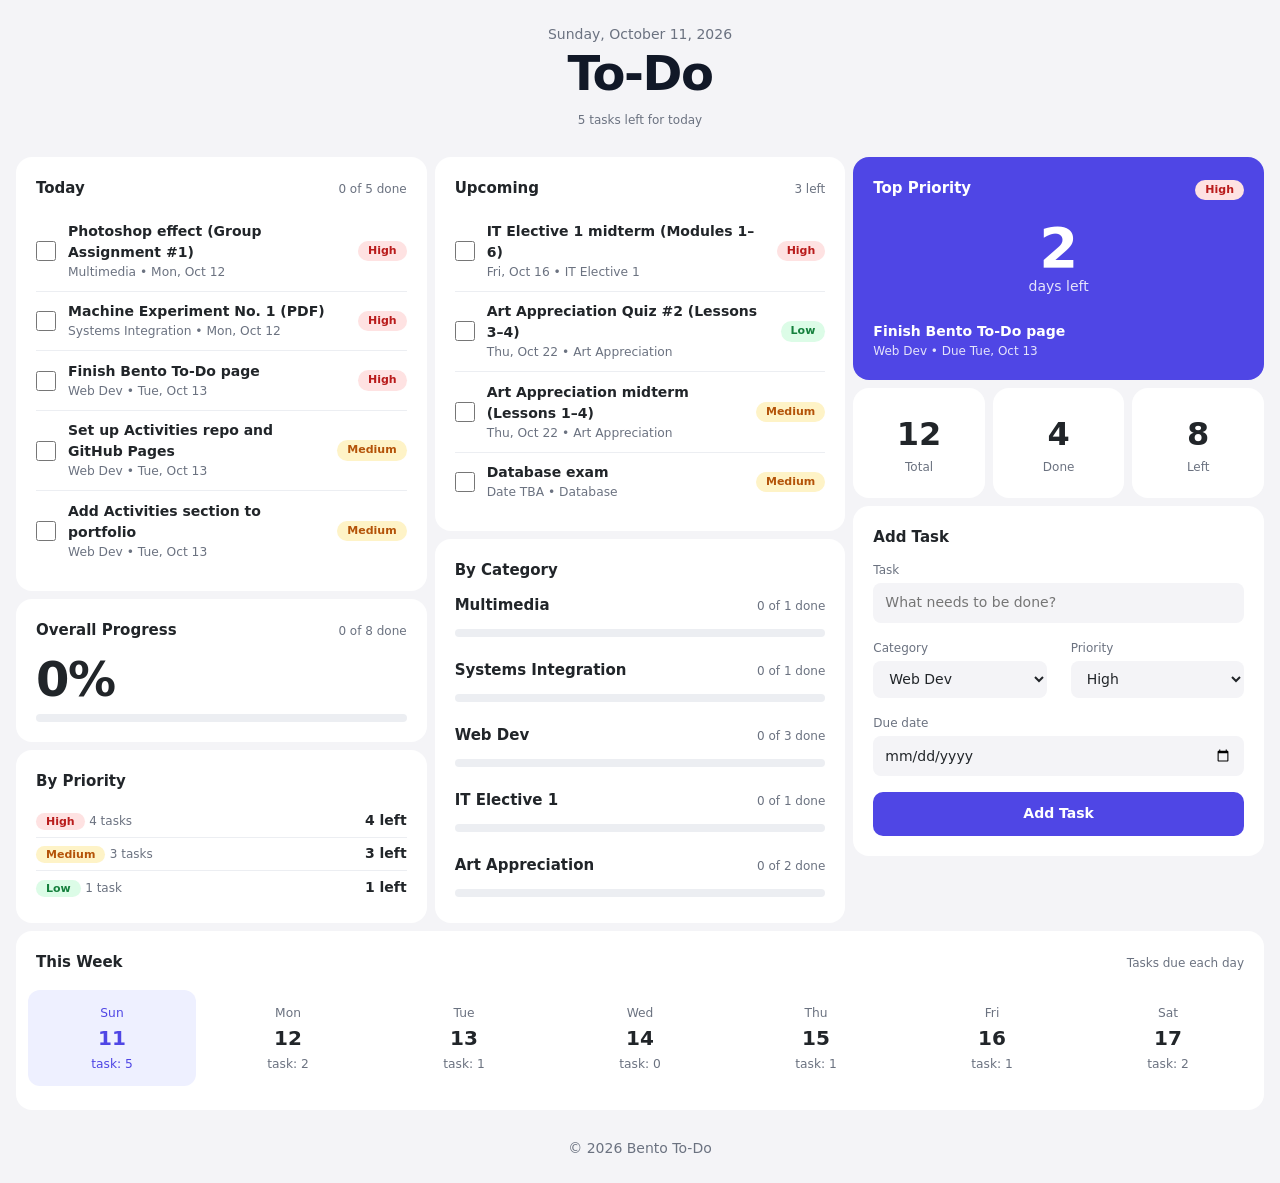
==== Bento-Layout/index.html @ 5ccc7a42 "update task categories" ====
<!DOCTYPE html>
<html lang="en">
<head>
    <meta charset="UTF-8">
    <meta name="viewport" content="width=device-width, initial-scale=1.0">
    <title>Document</title>
    <link href="https://cdn.jsdelivr.net/npm/bootstrap@5.0.2/dist/css/bootstrap.min.css" rel="stylesheet" 
        integrity="sha384-EVSTQN3/azprG1Anm3QDgpJLIm9Nao0Yz1ztcQTwFspd3yD65VohhpuuCOmLASjC" crossorigin="anonymous">
    <link href="style.css" rel="stylesheet">
</head>




<body>
 
  <!-- HEADER -->
  <div class="container-fluid">
    <div class="row">
      <div class="col p-4 px-5 text-center">
        <div class="page-date">Sunday, October 11, 2026</div>
        <h1 class="page-title display-5">To-Do</h1>
        <div class="muted">5 tasks left for today</div>
      </div>
    </div>
  </div>
 
  <div class="container-fluid px-4">
    <div class="row">
 
      <!-- COLUMN 1 -->
      <div class="col-12 col-md-6 col-lg-4">
        <div class="row">
          <div class="col-12 p-1">
            <div class="card">
              <div class="card-head"><strong>Today</strong><span class="muted">0 of 5 done</span></div>
            <div class="task">
            <input type="checkbox">
            <div class="task-text">Photoshop effect (Group Assignment #1)<small>Multimedia &bull; Mon, Oct 12</small></div>
            <span class="tag tag-high">High</span>
            </div>
            <div class="task">
            <input type="checkbox">
            <div class="task-text">Machine Experiment No. 1 (PDF)<small>Systems Integration &bull; Mon, Oct 12</small></div>
            <span class="tag tag-high">High</span>
            </div>
            <div class="task">
            <input type="checkbox">
            <div class="task-text">Finish Bento To-Do page<small>Web Dev &bull; Tue, Oct 13</small></div>
            <span class="tag tag-high">High</span>
            </div>
            <div class="task">
            <input type="checkbox">
            <div class="task-text">Set up Activities repo and GitHub Pages<small>Web Dev &bull; Tue, Oct 13</small></div>
            <span class="tag tag-medium">Medium</span>
            </div>
            <div class="task">
            <input type="checkbox">
            <div class="task-text">Add Activities section to portfolio<small>Web Dev &bull; Tue, Oct 13</small></div>
            <span class="tag tag-medium">Medium</span>
            </div>
              
            </div>
          </div>
        </div>
 
        <div class="row">
          <div class="col-12 p-1">
            <div class="card">
              <div class="card-head"><strong>Overall Progress</strong><span class="muted">0 of 8 done</span></div>
              <div class="big-number">0%</div>
              <progress value="0" max="8"></progress>
            </div>
          </div>
        </div>
 
        <div class="row">
          <div class="col-12 p-1">
            <div class="card">
              <div class="card-head"><strong>By Priority</strong></div>
              <div class="stat-line">
                <span><span class="tag tag-high">High</span> <span class="muted">4 tasks</span></span>
                <strong>4 left</strong>
              </div>
              <div class="stat-line">
                <span><span class="tag tag-medium">Medium</span> <span class="muted">3 tasks</span></span>
                <strong>3 left</strong>
              </div>
              <div class="stat-line">
                <span><span class="tag tag-low">Low</span> <span class="muted">1 task</span></span>
                <strong>1 left</strong>
              </div>
            </div>
          </div>
        </div>
      </div>
 
      <!-- COLUMN 2 -->
      <div class="col-12 col-md-6 col-lg-4">
        <div class="row">
          <div class="col-12 p-1">
            <div class="card">
                <div class="card-head"><strong>Upcoming</strong><span class="muted">3 left</span></div>
                <div class="task">
                <input type="checkbox">
                <div class="task-text">IT Elective 1 midterm (Modules 1&ndash;6)<small>Fri, Oct 16 &bull; IT Elective 1</small></div>
                <span class="tag tag-high">High</span>
                </div>
                <div class="task">
                <input type="checkbox">
                <div class="task-text">Art Appreciation Quiz #2 (Lessons 3&ndash;4)<small>Thu, Oct 22 &bull; Art Appreciation</small></div>
                <span class="tag tag-low">Low</span>
                </div>
                <div class="task">
                <input type="checkbox">
                <div class="task-text">Art Appreciation midterm (Lessons 1&ndash;4)<small>Thu, Oct 22 &bull; Art Appreciation</small></div>
                <span class="tag tag-medium">Medium</span>
                </div>
                <div class="task">
                <input type="checkbox">
                <div class="task-text">Database exam<small>Date TBA &bull; Database</small></div>
                <span class="tag tag-medium">Medium</span>
                </div>
                
              
            </div>
          </div>
        </div>
 
        <div class="row">
          <div class="col-12 p-1">
            <div class="card">
              <div class="card-head"><strong>By Category</strong></div>
                <div class="category">
                <div class="card-head"><strong>Multimedia</strong><span class="muted">0 of 1 done</span></div>
                <progress value="0" max="1"></progress>
                </div>
                <div class="category">
                <div class="card-head"><strong>Systems Integration</strong><span class="muted">0 of 1 done</span></div>
                <progress value="0" max="1"></progress>
                </div>
                <div class="category">
                <div class="card-head"><strong>Web Dev</strong><span class="muted">0 of 3 done</span></div>
                <progress value="0" max="3"></progress>
                </div>
                <div class="category">
                <div class="card-head"><strong>IT Elective 1</strong><span class="muted">0 of 1 done</span></div>
                <progress value="0" max="1"></progress>
                </div>
                <div class="category">
                <div class="card-head"><strong>Art Appreciation</strong><span class="muted">0 of 2 done</span></div>
                <progress value="0" max="2"></progress>
                </div>
            </div>
          </div>
        </div>
      </div>
 
      <!-- COLUMN 3 -->
      <div class="col-12 col-lg-4">
        <div class="row">
          <div class="col-12 p-1">
            <div class="card card-top">
              <div class="card-head"><strong>Top Priority</strong><span class="tag">High</span></div>
              
              <div class="top-number">2</div>
              <div class="top-label">days left</div>
              
              <div class="top-task">Finish Bento To-Do page</div>
              <div class="top-meta">Web Dev &bull; Due Tue, Oct 13</div>
            </div>
          </div>
        </div>
 
        <div class="row">
          <div class="col-4 p-1">
            <div class="card card-stat"><div class="num">12</div><div class="muted">Total</div></div>
          </div>
          <div class="col-4 p-1">
            <div class="card card-stat"><div class="num">4</div><div class="muted">Done</div></div>
          </div>
          <div class="col-4 p-1">
            <div class="card card-stat"><div class="num">8</div><div class="muted">Left</div></div>
          </div>
        </div>
 
        <div class="row">
          <div class="col-12 p-1">
            <div class="card">
              <div class="card-head"><strong>Add Task</strong></div>
              <div class="form-field">
                <label for="taskName">Task</label>
                <input type="text" id="taskName" placeholder="What needs to be done?">
              </div>
              <div class="row">
                <div class="col-6 form-field">
                  <label for="taskCategory">Category</label>
                  <select id="taskCategory">
                    <option>Multimedia</option>
                    <option>Systems Integration</option>
                    <option selected>Web Dev</option>
                    <option>IT Elective 1</option>
                    <option>Art Appreciation</option>
                  </select>
                </div>
                <div class="col-6 form-field">
                  <label for="taskPriority">Priority</label>
                  <select id="taskPriority">
                    <option selected>High</option>
                    <option>Medium</option>
                    <option>Low</option>
                  </select>
                </div>
              </div>
              <div class="form-field">
                <label for="taskDue">Due date</label>
                <input type="date" id="taskDue">
              </div>
              <button type="button" class="btn-add">Add Task</button>
            </div>
          </div>
        </div>
      </div>
    </div>
 
    <!-- THIS WEEK -->
    <div class="row">
      <div class="col-12 p-1">
        <div class="card">
          <div class="card-head"><strong>This Week</strong><span class="muted">Tasks due each day</span></div>
          <div class="row">
            <div class="col p-1"><div class="day day-today"><small>Sun</small><span class="num">11</span><small>task: 5</small></div></div>
            <div class="col p-1"><div class="day"><small>Mon</small><span class="num">12</span><small>task: 2</small></div></div>
            <div class="col p-1"><div class="day"><small>Tue</small><span class="num">13</span><small>task: 1</small></div></div>
            <div class="col p-1"><div class="day"><small>Wed</small><span class="num">14</span><small>task: 0</small></div></div>
            <div class="col p-1"><div class="day"><small>Thu</small><span class="num">15</span><small>task: 1</small></div></div>
            <div class="col p-1"><div class="day"><small>Fri</small><span class="num">16</span><small>task: 1</small></div></div>
            <div class="col p-1"><div class="day"><small>Sat</small><span class="num">17</span><small>task: 2</small></div></div>
          </div>
        </div>
      </div>
    </div>
  </div>
 
  <div class="footer-text">&copy; 2026 Bento To-Do</div>


    <script src="https://cdn.jsdelivr.net/npm/bootstrap@5.0.2/dist/js/bootstrap.bundle.min.js" 
    integrity="sha384-MrcW6ZMFYlzcLA8Nl+NtUVF0sA7MsXsP1UyJoMp4YLEuNSfAP+JcXn/tWtIaxVXM" crossorigin="anonymous"></script>
</body>
</html>
---- Bento-Layout/style.css ----
.card {
  background-color: white;
  border: 0;
  border-radius: 16px;
  padding: 1.25rem;
}
:root {
  --accent: #4f46e5;
  --bg: #f4f4f7;
  --muted: #6b7280;
  --line: #eceef2;
}

body {
  background-color: var(--bg);
  color: #111827;
  font-family: system-ui, -apple-system, "Segoe UI", Roboto, sans-serif;
  font-size: 14px;
}

.page-date { color: var(--muted); }
.page-title { font-weight: 800; letter-spacing: -0.03em; }


.card {
  background-color: white;
  border: 0;
  border-radius: 16px;
  padding: 1.25rem;
}
.card-head {
  display: flex;
  justify-content: space-between;
  align-items: baseline;
  margin-bottom: 0.75rem;
}
.card-head strong { font-size: 15px; }
.muted { color: var(--muted); font-size: 12px; }


.task {
  display: flex;
  align-items: center;
  gap: 0.75rem;
  padding: 0.6rem 0;
  border-bottom: 1px solid var(--line);
}
.task:last-child { border-bottom: 0; }
.task input[type="checkbox"] {
  accent-color: var(--accent);
  width: 20px;
  height: 20px;
  flex-shrink: 0;
}
.task-text { flex: 1; font-weight: 600; }
.task-text small { display: block; font-weight: 400; color: var(--muted); }
.task.done .task-text { text-decoration: line-through; color: #9ca3af; }

.tag {
  font-size: 11px;
  font-weight: 600;
  padding: 2px 10px;
  border-radius: 999px;
}
.tag-high { background-color: #fee2e2; color: #b91c1c; }
.tag-medium { background-color: #fef3c7; color: #b45309; }
.tag-low { background-color: #dcfce7; color: #15803d; }


progress {
  width: 100%;
  height: 8px;
  border: 0;
  border-radius: 999px;
  overflow: hidden;
  appearance: none;
  -webkit-appearance: none;
  background-color: var(--line);
}
progress::-webkit-progress-bar { background-color: var(--line); }
progress::-webkit-progress-value { background-color: var(--accent); border-radius: 999px; }
progress::-moz-progress-bar { background-color: var(--accent); border-radius: 999px; }
.big-number { font-size: 3rem; font-weight: 800; letter-spacing: -0.03em; line-height: 1.1; margin-bottom: 0.5rem; }

.stat-line {
  display: flex;
  justify-content: space-between;
  align-items: center;
  padding: 0.35rem 0;
  border-bottom: 1px solid var(--line);
}
.stat-line:last-child { border-bottom: 0; }
.category { margin-bottom: 1rem; }
.category:last-child { margin-bottom: 0; }
.category .card-head { margin-bottom: 0.35rem; }


.card-top { background-color: var(--accent); color: white; }
.card-top .tag { background-color: #fee2e2; color: #b91c1c; }

.top-task { font-weight: 700; }
.top-meta { font-size: 12px; opacity: 0.85; }
.top-number { font-size: 3.5rem; font-weight: 800; text-align: center; line-height: 1; margin-top: 0.5rem; }
.top-label { text-align: center; opacity: 0.85; margin-bottom: 1.5rem; }

.card-stat {
  display: flex;
  flex-direction: column;
  justify-content: center;
  text-align: center;
  min-height: 110px;
  padding: 1.25rem 0.5rem;
}
.card-stat .num { font-size: 2rem; font-weight: 800; }


.form-field { margin-bottom: 1rem; }
.form-field label { display: block; color: var(--muted); font-size: 12px; margin-bottom: 0.25rem; }
.form-field input,
.form-field select {
  width: 100%;
  background-color: var(--bg);
  border: 0;
  border-radius: 8px;
  padding: 0.6rem 0.75rem;
  font: inherit;
  color: inherit;
}
.btn-add {
  width: 100%;
  background-color: var(--accent);
  color: white;
  border: 0;
  border-radius: 10px;
  padding: 0.7rem;
  font-weight: 600;
}


.day { text-align: center; padding: 0.75rem 0.25rem; border-radius: 12px; }
.day .num { font-size: 1.25rem; font-weight: 700; display: block; }
.day small { color: var(--muted); }
.day-today { background-color: #eef0ff; }
.day-today small, .day-today .num { color: var(--accent); }

.footer-text { text-align: center; color: var(--muted); padding: 1.5rem 0; }
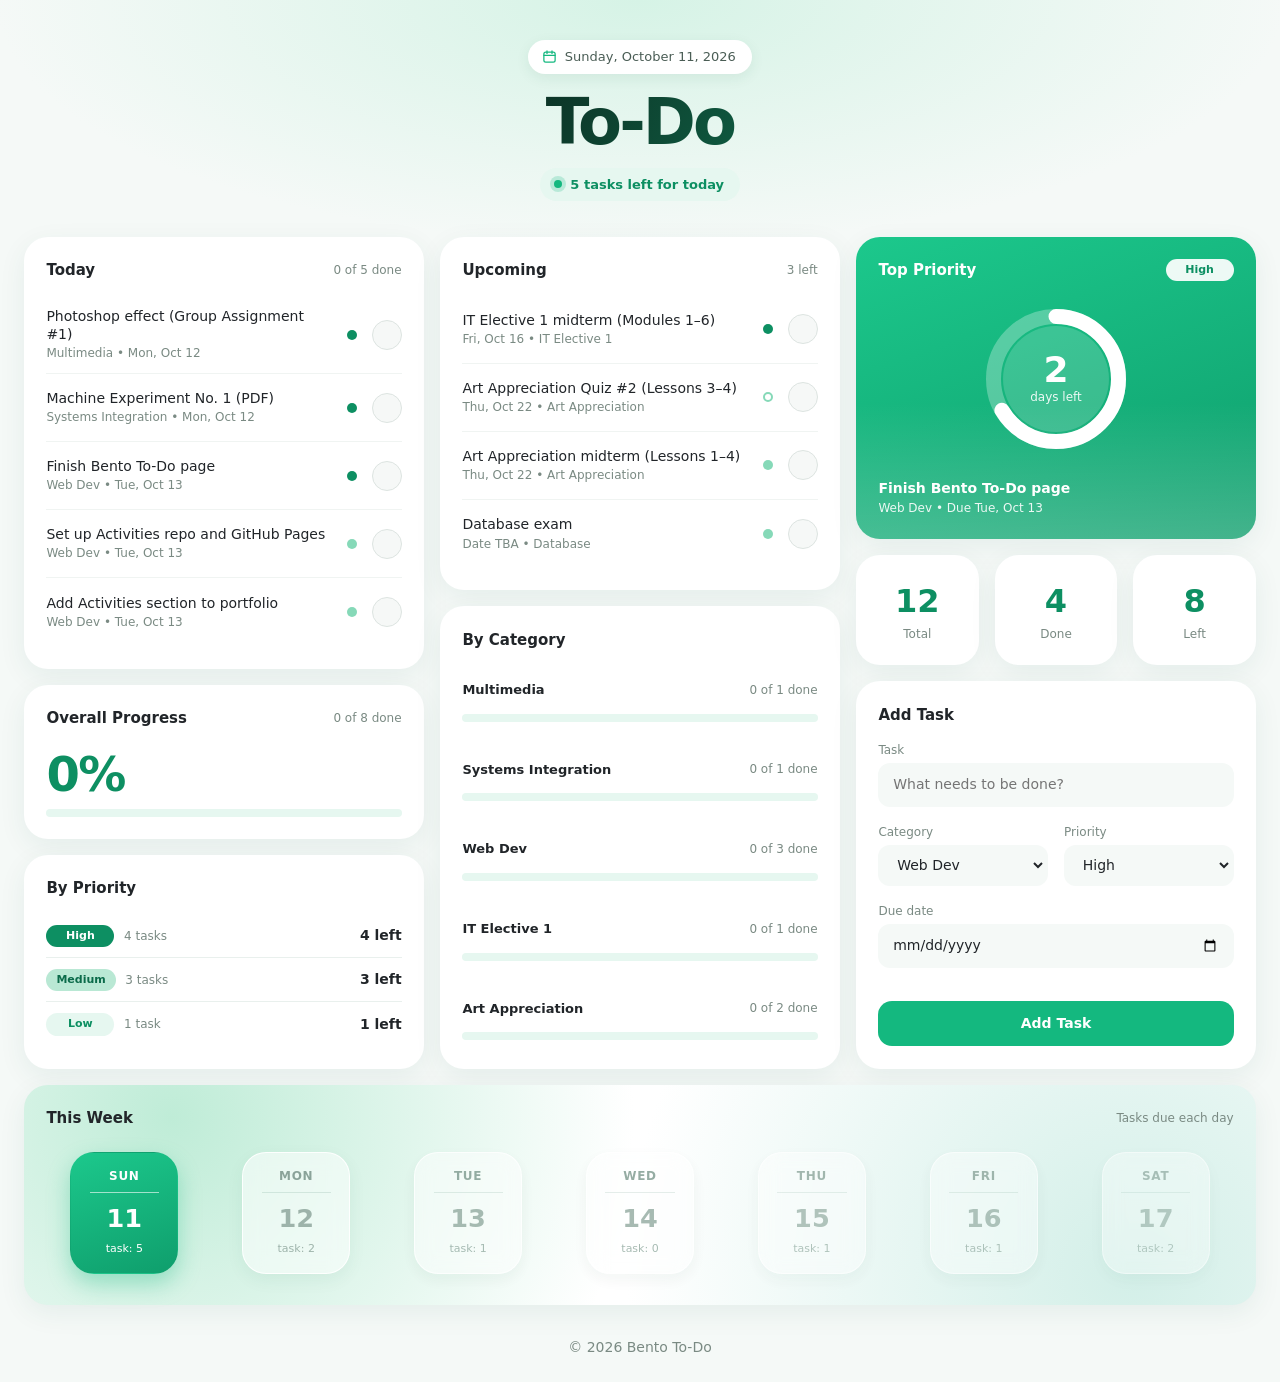
==== commit 28524291: "Restyle to-do page with green and white theme" ====
--- a/Bento-Layout/index.html
+++ b/Bento-Layout/index.html
@@ -3,7 +3,7 @@
 <head>
     <meta charset="UTF-8">
     <meta name="viewport" content="width=device-width, initial-scale=1.0">
-    <title>Document</title>
+    <title>Todo</title>
     <link href="https://cdn.jsdelivr.net/npm/bootstrap@5.0.2/dist/css/bootstrap.min.css" rel="stylesheet" 
         integrity="sha384-EVSTQN3/azprG1Anm3QDgpJLIm9Nao0Yz1ztcQTwFspd3yD65VohhpuuCOmLASjC" crossorigin="anonymous">
     <link href="style.css" rel="stylesheet">
@@ -163,9 +163,16 @@
             <div class="card card-top">
               <div class="card-head"><strong>Top Priority</strong><span class="tag">High</span></div>
               
-              <div class="top-number">2</div>
-              <div class="top-label">days left</div>
-              
+              <div class="ring">
+                <svg viewBox="0 0 120 120">
+                  <circle class="ring-track" cx="60" cy="60" r="50"></circle>
+                  <circle class="ring-value" cx="60" cy="60" r="50"></circle>
+                </svg>
+                <div class="ring-inner">
+                  <div class="top-number">2</div>
+                  <div class="top-label">days left</div>
+                </div>
+              </div>
               <div class="top-task">Finish Bento To-Do page</div>
               <div class="top-meta">Web Dev &bull; Due Tue, Oct 13</div>
             </div>
--- a/Bento-Layout/style.css
+++ b/Bento-Layout/style.css
@@ -1,19 +1,19 @@
-.card {
-  background-color: white;
-  border: 0;
-  border-radius: 16px;
-  padding: 1.25rem;
-}
 :root {
-  --accent: #4f46e5;
-  --bg: #f4f4f7;
-  --muted: #6b7280;
-  --line: #eceef2;
+  --accent: #14b87f;
+  --accent-dark: #0d8f62;
+  --accent-soft: #e6f7f0;
+  --accent-glow: #c9efdf;
+  --bg: #f5f9f7;
+  --text: #10211b;
+  --muted: #7a8a83;
+  --line: #e9f0ed;
+  --radius: 24px;
+  --shadow: 0 8px 28px rgba(20, 90, 65, 0.07);
 }
 
 body {
   background-color: var(--bg);
-  color: #111827;
+  color: var(--text);
   font-family: system-ui, -apple-system, "Segoe UI", Roboto, sans-serif;
   font-size: 14px;
 }
@@ -21,52 +21,74 @@
 .page-date { color: var(--muted); }
 .page-title { font-weight: 800; letter-spacing: -0.03em; }
 
-
+/* cards */
 .card {
-  background-color: white;
+  background-color: #fff;
   border: 0;
-  border-radius: 16px;
-  padding: 1.25rem;
+  border-radius: var(--radius);
+  padding: 1.4rem;
+  box-shadow: var(--shadow);
 }
 .card-head {
   display: flex;
   justify-content: space-between;
   align-items: baseline;
-  margin-bottom: 0.75rem;
+  margin-bottom: 0.9rem;
 }
 .card-head strong { font-size: 15px; }
 .muted { color: var(--muted); font-size: 12px; }
 
-
+/* tasks */
 .task {
   display: flex;
   align-items: center;
   gap: 0.75rem;
-  padding: 0.6rem 0;
+  padding: 0.7rem 0;
   border-bottom: 1px solid var(--line);
 }
 .task:last-child { border-bottom: 0; }
+
+/* checkbox */
 .task input[type="checkbox"] {
-  accent-color: var(--accent);
-  width: 20px;
-  height: 20px;
+  appearance: none;
+  -webkit-appearance: none;
+  width: 22px;
+  height: 22px;
   flex-shrink: 0;
-}
-.task-text { flex: 1; font-weight: 600; }
-.task-text small { display: block; font-weight: 400; color: var(--muted); }
-.task.done .task-text { text-decoration: line-through; color: #9ca3af; }
-
+  border: 2px solid var(--accent-glow);
+  border-radius: 50%;
+  background: #fff;
+  cursor: pointer;
+  transition: all 0.15s ease;
+}
+.task input[type="checkbox"]:hover { border-color: var(--accent); }
+.task input[type="checkbox"]:checked {
+  background-color: var(--accent);
+  border-color: var(--accent);
+  background-image: url("data:image/svg+xml,%3Csvg xmlns='http://www.w3.org/2000/svg' viewBox='0 0 16 16'%3E%3Cpath d='M4 8.5l2.7 2.7L12 5.5' fill='none' stroke='white' stroke-width='2' stroke-linecap='round' stroke-linejoin='round'/%3E%3C/svg%3E");
+  background-size: 100%;
+}
+
+.task-text { flex: 1; min-width: 0; font-weight: 600; line-height: 1.3; }
+.task-text small { display: block; font-weight: 400; color: var(--muted); margin-top: 2px; }
+.task.done .task-text { text-decoration: line-through; color: #a8b5af; }
+
+/* tags */
 .tag {
+  display: inline-block;
+  min-width: 68px;
+  text-align: center;
+  flex-shrink: 0;
   font-size: 11px;
   font-weight: 600;
-  padding: 2px 10px;
+  padding: 3px 10px;
   border-radius: 999px;
 }
-.tag-high { background-color: #fee2e2; color: #b91c1c; }
-.tag-medium { background-color: #fef3c7; color: #b45309; }
-.tag-low { background-color: #dcfce7; color: #15803d; }
-
-
+.tag-high { background-color: #fde8e8; color: #c0392b; }
+.tag-medium { background-color: #fdf1d6; color: #b7791f; }
+.tag-low { background-color: var(--accent-soft); color: var(--accent-dark); }
+
+/* progress */
 progress {
   width: 100%;
   height: 8px;
@@ -75,18 +97,26 @@
   overflow: hidden;
   appearance: none;
   -webkit-appearance: none;
-  background-color: var(--line);
-}
-progress::-webkit-progress-bar { background-color: var(--line); }
+  background-color: var(--accent-soft);
+}
+progress::-webkit-progress-bar { background-color: var(--accent-soft); }
 progress::-webkit-progress-value { background-color: var(--accent); border-radius: 999px; }
 progress::-moz-progress-bar { background-color: var(--accent); border-radius: 999px; }
-.big-number { font-size: 3rem; font-weight: 800; letter-spacing: -0.03em; line-height: 1.1; margin-bottom: 0.5rem; }
+
+.big-number {
+  font-size: 3rem;
+  font-weight: 800;
+  letter-spacing: -0.03em;
+  line-height: 1.1;
+  margin-bottom: 0.5rem;
+  color: var(--accent-dark);
+}
 
 .stat-line {
   display: flex;
   justify-content: space-between;
   align-items: center;
-  padding: 0.35rem 0;
+  padding: 0.45rem 0;
   border-bottom: 1px solid var(--line);
 }
 .stat-line:last-child { border-bottom: 0; }
@@ -94,15 +124,57 @@
 .category:last-child { margin-bottom: 0; }
 .category .card-head { margin-bottom: 0.35rem; }
 
-
-.card-top { background-color: var(--accent); color: white; }
-.card-top .tag { background-color: #fee2e2; color: #b91c1c; }
-
-.top-task { font-weight: 700; }
-.top-meta { font-size: 12px; opacity: 0.85; }
-.top-number { font-size: 3.5rem; font-weight: 800; text-align: center; line-height: 1; margin-top: 0.5rem; }
-.top-label { text-align: center; opacity: 0.85; margin-bottom: 1.5rem; }
-
+/* top priority */
+.card-top {
+  background: linear-gradient(160deg, #1cc88c 0%, #0f9e6c 100%);
+  color: #fff;
+  position: relative;
+  overflow: hidden;
+}
+.card-top::after {
+  content: "";
+  position: absolute;
+  left: 0; right: 0; bottom: 0;
+  height: 45%;
+  background: linear-gradient(to top, rgba(255, 255, 255, 0.22), transparent);
+  pointer-events: none;
+}
+.card-top .tag { background-color: rgba(255, 255, 255, 0.92); color: var(--accent-dark); }
+
+.top-task { font-weight: 700; position: relative; z-index: 1; }
+.top-meta { font-size: 12px; opacity: 0.9; position: relative; z-index: 1; }
+.top-number { font-size: 2.25rem; font-weight: 800; text-align: center; line-height: 1; }
+.top-label { text-align: center; opacity: 0.9; font-size: 12px; }
+
+/* ring */
+.ring {
+  position: relative;
+  width: 150px;
+  height: 150px;
+  margin: 0.5rem auto 1.5rem;
+  z-index: 1;
+}
+.ring svg { width: 100%; height: 100%; transform: rotate(-90deg); }
+.ring circle { fill: none; stroke-width: 12; }
+.ring-track { stroke: rgba(255, 255, 255, 0.28); }
+.ring-value {
+  stroke: #fff;
+  stroke-linecap: round;
+  stroke-dasharray: 314;      /* full circle */
+  stroke-dashoffset: 105;     /* 2 of 3 */
+}
+.ring-inner {
+  position: absolute;
+  inset: 22px;
+  border-radius: 50%;
+  background: rgba(255, 255, 255, 0.16);
+  display: flex;
+  flex-direction: column;
+  align-items: center;
+  justify-content: center;
+}
+
+/* stat boxes */
 .card-stat {
   display: flex;
   flex-direction: column;
@@ -111,36 +183,250 @@
   min-height: 110px;
   padding: 1.25rem 0.5rem;
 }
-.card-stat .num { font-size: 2rem; font-weight: 800; }
-
-
+.card-stat .num { font-size: 2rem; font-weight: 800; color: var(--accent-dark); }
+
+/* form */
 .form-field { margin-bottom: 1rem; }
 .form-field label { display: block; color: var(--muted); font-size: 12px; margin-bottom: 0.25rem; }
 .form-field input,
 .form-field select {
   width: 100%;
   background-color: var(--bg);
-  border: 0;
-  border-radius: 8px;
-  padding: 0.6rem 0.75rem;
+  border: 2px solid transparent;
+  border-radius: 12px;
+  padding: 0.6rem 0.8rem;
   font: inherit;
   color: inherit;
+  outline: none;
+  transition: border-color 0.15s ease, background-color 0.15s ease;
+}
+.form-field input:focus,
+.form-field select:focus {
+  border-color: var(--accent);
+  background-color: #fff;
 }
 .btn-add {
   width: 100%;
   background-color: var(--accent);
-  color: white;
+  color: #fff;
   border: 0;
-  border-radius: 10px;
-  padding: 0.7rem;
+  border-radius: 14px;
+  padding: 0.75rem;
   font-weight: 600;
-}
-
-
-.day { text-align: center; padding: 0.75rem 0.25rem; border-radius: 12px; }
-.day .num { font-size: 1.25rem; font-weight: 700; display: block; }
-.day small { color: var(--muted); }
-.day-today { background-color: #eef0ff; }
-.day-today small, .day-today .num { color: var(--accent); }
+  transition: background-color 0.15s ease, transform 0.1s ease;
+}
+.btn-add:hover { background-color: var(--accent-dark); }
+.btn-add:active { transform: scale(0.99); }
+
+/* this week */
+.day {
+  text-align: center;
+  padding: 1rem 0.25rem;
+  border-radius: 999px;
+  max-width: 84px;
+  margin: 0 auto;
+  transition: background-color 0.15s ease;
+}
+.day:hover { background-color: var(--accent-soft); }
+.day .num { font-size: 1.25rem; font-weight: 700; display: block; margin: 0.2rem 0; }
+.day small { color: var(--muted); display: block; }
+.day-today { background-color: var(--accent); box-shadow: 0 6px 16px rgba(20, 184, 127, 0.35); }
+.day-today:hover { background-color: var(--accent); }
+/* this week */
+.card:has(.day) {
+  background:
+    radial-gradient(circle at 12% 15%, #bfecd7 0, transparent 42%),
+    radial-gradient(circle at 90% 85%, #d3efe8 0, transparent 45%),
+    #fff;
+}
+.day {
+  max-width: 108px;
+  margin: 0 auto;
+  padding: 0.9rem 0.25rem 1rem;
+  text-align: center;
+  border-radius: 24px;
+  background: rgba(255, 255, 255, 0.55);
+  border: 1px solid rgba(255, 255, 255, 0.9);
+  box-shadow: 0 6px 18px rgba(20, 90, 65, 0.06);
+  -webkit-backdrop-filter: blur(10px);
+  backdrop-filter: blur(10px);
+  transition: background-color 0.15s ease;
+}
+.day:hover { background: rgba(255, 255, 255, 0.85); }
+.day small:first-child {
+  display: block;
+  margin: 0 0.9rem 0.4rem;
+  padding-bottom: 0.4rem;
+  font-size: 12px;
+  font-weight: 600;
+  letter-spacing: 0.06em;
+  text-transform: uppercase;
+  color: #8aa399;
+  border-bottom: 1px solid rgba(20, 90, 65, 0.12);
+}
+.day .num { display: block; margin: 0.1rem 0 0.2rem; font-size: 1.6rem; font-weight: 700; color: #9db3aa; }
+.day small:last-child { display: block; font-size: 11px; color: #9db3aa; }
+
+/* later days fade */
+.card:has(.day) .col:nth-child(n+3) .day { opacity: 0.9; }
+.card:has(.day) .col:nth-child(n+5) .day { opacity: 0.78; }
+.card:has(.day) .col:nth-child(n+7) .day { opacity: 0.66; }
+
+.day-today {
+  background: linear-gradient(160deg, #1cc88c, #0f9e6c);
+  border-color: transparent;
+  box-shadow: 0 10px 22px rgba(20, 184, 127, 0.35);
+}
+.day-today:hover { background: linear-gradient(160deg, #1cc88c, #0f9e6c); }
+.day-today .num,
+.day-today small:first-child,
+.day-today small:last-child { color: #fff; }
+.day-today small:first-child { border-bottom-color: rgba(255, 255, 255, 0.6); }
 
 .footer-text { text-align: center; color: var(--muted); padding: 1.5rem 0; }
+
+/* alignment */
+.card-head { align-items: center; }
+.task { min-height: 64px; padding: 0.6rem 0; }
+
+/* by priority */
+.stat-line { min-height: 44px; padding: 0; }
+.stat-line > span:first-child { display: flex; align-items: center; gap: 0.6rem; }
+
+/* by category */
+.category .card-head strong { font-size: 13px; }
+.category { margin-bottom: 1.1rem; }
+.category .card-head { margin-bottom: 0.45rem; }
+
+/* overall progress */
+.big-number { margin-top: 0.25rem; }
+
+/* task rows */
+.task { gap: 0.9rem; min-height: 68px; padding: 0.7rem 0; border-bottom: 1px solid #f0f4f2; }
+.task:last-child { border-bottom: 0; }
+
+.task-text { order: 1; font-weight: 500; font-size: 14px; }
+.task-text small { font-size: 12px; margin-top: 3px; }
+
+/* priority dot */
+.task .tag {
+  order: 2;
+  font-size: 0;
+  min-width: 0;
+  width: 8px;
+  height: 8px;
+  padding: 0;
+  border-radius: 50%;
+  background-color: currentColor;
+}
+.task .tag-high { color: #ef6a5b; }
+.task .tag-medium { color: #f2b544; }
+.task .tag-low { color: #9bd8bf; }
+
+/* checkbox on the right */
+.task input[type="checkbox"] {
+  order: 3;
+  width: 30px;
+  height: 30px;
+  border: 1.5px solid #dde4e1;
+  background-color: #f6f8f7;
+}
+.task input[type="checkbox"]:hover { border-color: var(--accent); background-color: #fff; }
+.task input[type="checkbox"]:checked {
+  background-color: var(--accent-soft);
+  border-color: var(--accent);
+  background-image: url("data:image/svg+xml,%3Csvg xmlns='http://www.w3.org/2000/svg' viewBox='0 0 16 16'%3E%3Cpath d='M4.5 8.5l2.3 2.3L11.5 6' fill='none' stroke='%2314b87f' stroke-width='1.8' stroke-linecap='round' stroke-linejoin='round'/%3E%3C/svg%3E");
+  background-size: 60%;
+  background-repeat: no-repeat;
+  background-position: center;
+}
+
+/* by priority colors */
+.stat-line .tag-high   { background-color: var(--accent-dark); color: #fff; }
+.stat-line .tag-medium { background-color: #b9e8d4; color: #0b6b4a; }
+.stat-line .tag-low    { background-color: var(--accent-soft); color: var(--accent-dark); }
+
+/* priority dots */
+.task .tag { width: 10px; height: 10px; box-sizing: border-box; }
+.task .tag-high   { color: var(--accent-dark); background-color: var(--accent-dark); }
+.task .tag-medium { color: #86d9b8;            background-color: #86d9b8; }
+.task .tag-low    { color: #86d9b8;            background-color: transparent; border: 2px solid #86d9b8; }
+
+/* equal columns */
+.row { --bs-gutter-x: 1rem; }
+.p-1 { padding: 0.5rem !important; }
+
+@media (min-width: 992px) {
+  /* last card stretches */
+  .row > .col-lg-4 { display: flex; flex-direction: column; }
+  .row > .col-lg-4 > .row:last-child { flex: 1; }
+  .row > .col-lg-4 > .row:last-child > [class*="col-"] { display: flex; }
+  .row > .col-lg-4 > .row:last-child .card { flex: 1; }
+}
+
+.card:has(.category) { display: flex; flex-direction: column; justify-content: space-between; }
+.card:has(.btn-add) { display: flex; flex-direction: column; }
+.card:has(.btn-add) .btn-add { margin-top: auto; }
+
+/* header */
+body {
+  background-image: radial-gradient(ellipse 70% 340px at 50% 0, #d6f3e6 0%, rgba(214, 243, 230, 0) 72%);
+  background-repeat: no-repeat;
+}
+body > .container-fluid:first-of-type .col { padding-top: 2.5rem !important; padding-bottom: 1.75rem !important; }
+
+/* date */
+.page-date {
+  display: inline-flex;
+  align-items: center;
+  gap: 0.5rem;
+  background: #fff;
+  color: #4a5d55;
+  font-size: 13px;
+  font-weight: 500;
+  padding: 0.45rem 1rem 0.45rem 0.85rem;
+  border-radius: 999px;
+  box-shadow: 0 4px 14px rgba(20, 90, 65, 0.08);
+}
+.page-date::before {
+  content: "";
+  width: 15px;
+  height: 15px;
+  background-color: var(--accent);
+  -webkit-mask: url("data:image/svg+xml,%3Csvg xmlns='http://www.w3.org/2000/svg' viewBox='0 0 24 24' fill='none' stroke='black' stroke-width='2' stroke-linecap='round' stroke-linejoin='round'%3E%3Crect x='3' y='5' width='18' height='16' rx='3'/%3E%3Cpath d='M3 10h18M8 3v4M16 3v4'/%3E%3C/svg%3E") center / contain no-repeat;
+          mask: url("data:image/svg+xml,%3Csvg xmlns='http://www.w3.org/2000/svg' viewBox='0 0 24 24' fill='none' stroke='black' stroke-width='2' stroke-linecap='round' stroke-linejoin='round'%3E%3Crect x='3' y='5' width='18' height='16' rx='3'/%3E%3Cpath d='M3 10h18M8 3v4M16 3v4'/%3E%3C/svg%3E") center / contain no-repeat;
+}
+
+/* title */
+.page-title {
+  font-size: clamp(2.75rem, 7vw, 4rem);
+  font-weight: 800;
+  letter-spacing: -0.045em;
+  line-height: 1;
+  margin: 1rem 0 0.9rem;
+  background: linear-gradient(120deg, #0c2a20 35%, var(--accent) 110%);
+  -webkit-background-clip: text;
+          background-clip: text;
+  -webkit-text-fill-color: transparent;
+}
+
+/* tasks left */
+.page-title + .muted {
+  display: inline-flex;
+  align-items: center;
+  gap: 0.55rem;
+  background: var(--accent-soft);
+  color: var(--accent-dark);
+  font-size: 13px;
+  font-weight: 600;
+  padding: 0.4rem 1rem 0.4rem 0.85rem;
+  border-radius: 999px;
+}
+.page-title + .muted::before {
+  content: "";
+  width: 8px;
+  height: 8px;
+  border-radius: 50%;
+  background: var(--accent);
+  box-shadow: 0 0 0 4px rgba(20, 184, 127, 0.22);
+}
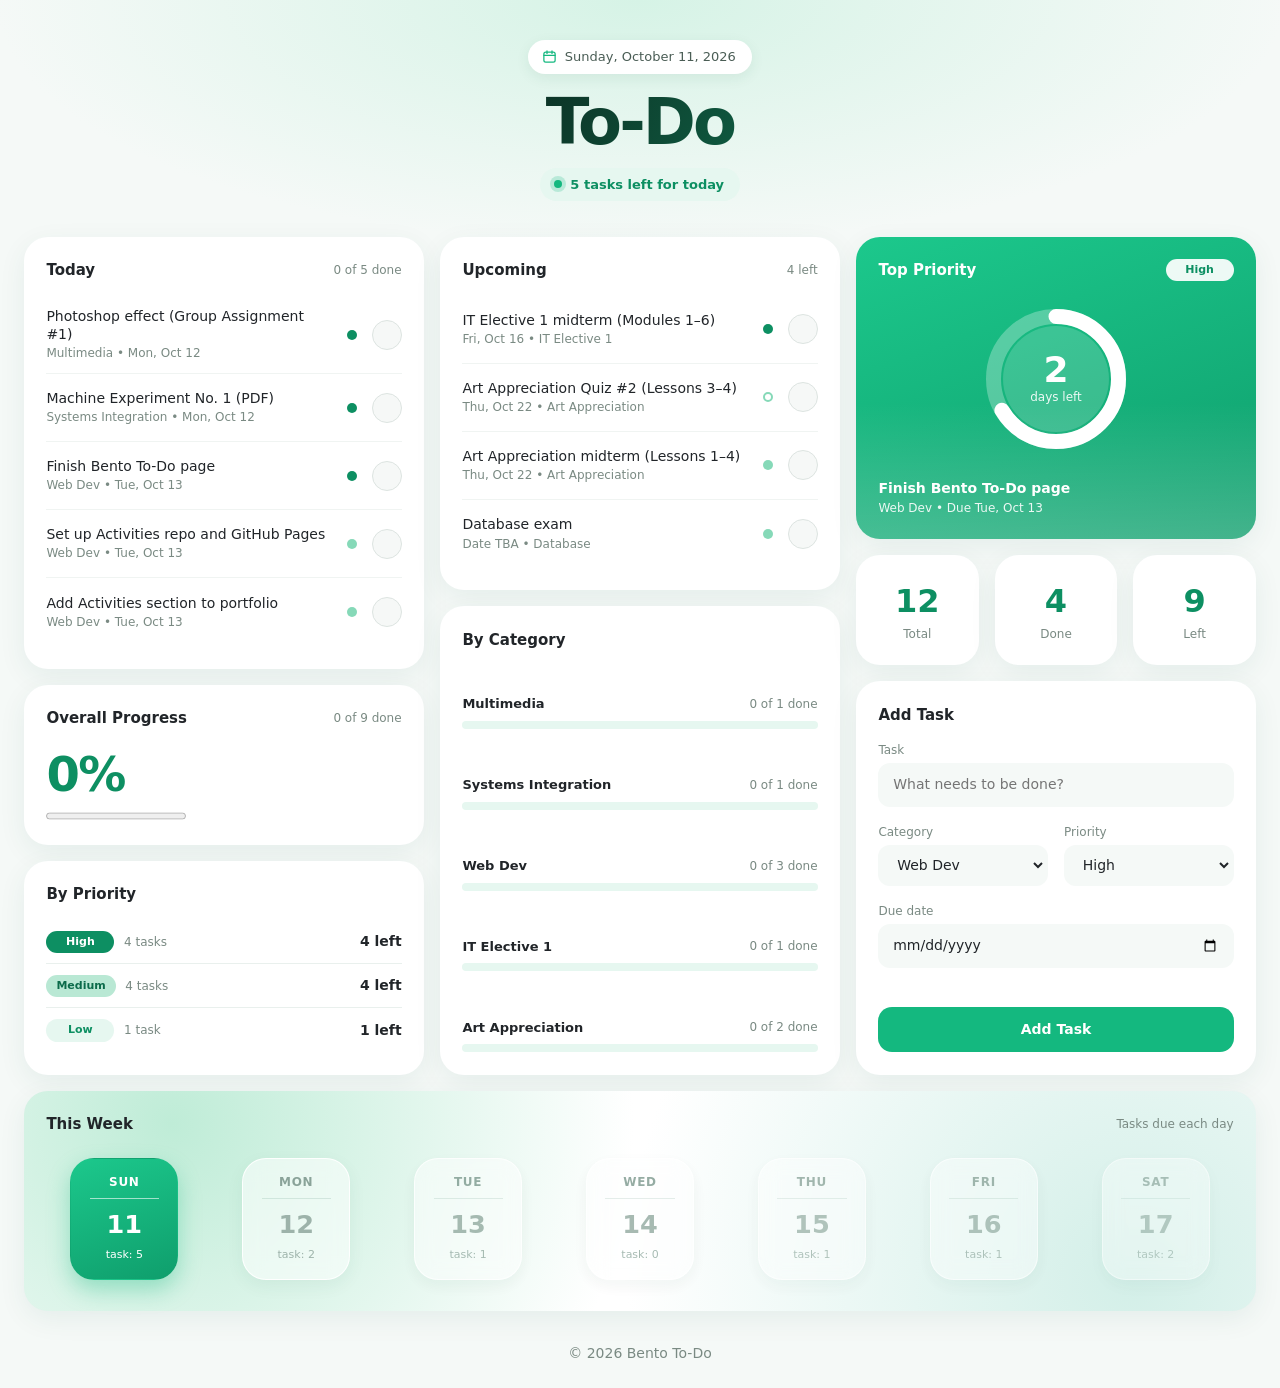
==== commit d1762d4a: "Clean up code and fix hardcoded data in Bento To-Do" ====
--- a/Bento-Layout/index.html
+++ b/Bento-Layout/index.html
@@ -9,9 +9,6 @@
     <link href="style.css" rel="stylesheet">
 </head>
 
-
-
-
 <body>
  
   <!-- HEADER -->
@@ -29,9 +26,9 @@
     <div class="row">
  
       <!-- COLUMN 1 -->
-      <div class="col-12 col-md-6 col-lg-4">
-        <div class="row">
-          <div class="col-12 p-1">
+      <div class="col-12 col-md-6 col-lg-4 d-flex flex-column">
+        <div class="row">
+          <div class="col-12 p-2">
             <div class="card">
               <div class="card-head"><strong>Today</strong><span class="muted">0 of 5 done</span></div>
             <div class="task">
@@ -59,32 +56,36 @@
             <div class="task-text">Add Activities section to portfolio<small>Web Dev &bull; Tue, Oct 13</small></div>
             <span class="tag tag-medium">Medium</span>
             </div>
+
+            
               
             </div>
           </div>
         </div>
- 
-        <div class="row">
-          <div class="col-12 p-1">
+
+        <div class="row">                                  <!-- OVERALL PROGRESS (bago) -->
+          <div class="col-12 p-2">
             <div class="card">
-              <div class="card-head"><strong>Overall Progress</strong><span class="muted">0 of 8 done</span></div>
+              <div class="card-head"><strong>Overall Progress</strong><span class="muted">0 of 9 done</span></div>
               <div class="big-number">0%</div>
-              <progress value="0" max="8"></progress>
-            </div>
-          </div>
-        </div>
- 
-        <div class="row">
-          <div class="col-12 p-1">
-            <div class="card">
+              <progress value="0" max="9"></progress>
+            </div>
+          </div>
+        </div>
+
+        
+ 
+        <div class="row flex-grow-1">
+          <div class="col-12 p-2 d-flex">
+            <div class="card flex-grow-1">
               <div class="card-head"><strong>By Priority</strong></div>
               <div class="stat-line">
                 <span><span class="tag tag-high">High</span> <span class="muted">4 tasks</span></span>
                 <strong>4 left</strong>
               </div>
               <div class="stat-line">
-                <span><span class="tag tag-medium">Medium</span> <span class="muted">3 tasks</span></span>
-                <strong>3 left</strong>
+                <span><span class="tag tag-medium">Medium</span> <span class="muted">4 tasks</span></span>
+                <strong>4 left</strong>
               </div>
               <div class="stat-line">
                 <span><span class="tag tag-low">Low</span> <span class="muted">1 task</span></span>
@@ -96,11 +97,11 @@
       </div>
  
       <!-- COLUMN 2 -->
-      <div class="col-12 col-md-6 col-lg-4">
-        <div class="row">
-          <div class="col-12 p-1">
+      <div class="col-12 col-md-6 col-lg-4 d-flex flex-column">
+        <div class="row">
+          <div class="col-12 p-2">
             <div class="card">
-                <div class="card-head"><strong>Upcoming</strong><span class="muted">3 left</span></div>
+                <div class="card-head"><strong>Upcoming</strong><span class="muted">4 left</span></div>
                 <div class="task">
                 <input type="checkbox">
                 <div class="task-text">IT Elective 1 midterm (Modules 1&ndash;6)<small>Fri, Oct 16 &bull; IT Elective 1</small></div>
@@ -127,39 +128,39 @@
           </div>
         </div>
  
-        <div class="row">
-          <div class="col-12 p-1">
-            <div class="card">
+        <div class="row flex-grow-1">
+          <div class="col-12 p-2 d-flex">
+            <div class="card flex-grow-1 d-flex flex-column justify-content-between">
               <div class="card-head"><strong>By Category</strong></div>
-                <div class="category">
+              <div class="category">
                 <div class="card-head"><strong>Multimedia</strong><span class="muted">0 of 1 done</span></div>
-                <progress value="0" max="1"></progress>
-                </div>
-                <div class="category">
+                <div class="progress"><div class="progress-bar" style="width: 0%"></div></div>
+              </div>
+              <div class="category">
                 <div class="card-head"><strong>Systems Integration</strong><span class="muted">0 of 1 done</span></div>
-                <progress value="0" max="1"></progress>
-                </div>
-                <div class="category">
+                <div class="progress"><div class="progress-bar" style="width: 0%"></div></div>
+              </div>
+              <div class="category">
                 <div class="card-head"><strong>Web Dev</strong><span class="muted">0 of 3 done</span></div>
-                <progress value="0" max="3"></progress>
-                </div>
-                <div class="category">
+                <div class="progress"><div class="progress-bar" style="width: 0%"></div></div>
+              </div>
+              <div class="category">
                 <div class="card-head"><strong>IT Elective 1</strong><span class="muted">0 of 1 done</span></div>
-                <progress value="0" max="1"></progress>
-                </div>
-                <div class="category">
+                <div class="progress"><div class="progress-bar" style="width: 0%"></div></div>
+              </div>
+              <div class="category">
                 <div class="card-head"><strong>Art Appreciation</strong><span class="muted">0 of 2 done</span></div>
-                <progress value="0" max="2"></progress>
-                </div>
+                <div class="progress"><div class="progress-bar" style="width: 0%"></div></div>
+              </div>
             </div>
           </div>
         </div>
       </div>
  
       <!-- COLUMN 3 -->
-      <div class="col-12 col-lg-4">
-        <div class="row">
-          <div class="col-12 p-1">
+      <div class="col-12 col-lg-4 d-flex flex-column">
+        <div class="row">
+          <div class="col-12 p-2">
             <div class="card card-top">
               <div class="card-head"><strong>Top Priority</strong><span class="tag">High</span></div>
               
@@ -180,20 +181,20 @@
         </div>
  
         <div class="row">
-          <div class="col-4 p-1">
+          <div class="col-4 p-2">
             <div class="card card-stat"><div class="num">12</div><div class="muted">Total</div></div>
           </div>
-          <div class="col-4 p-1">
+          <div class="col-4 p-2">
             <div class="card card-stat"><div class="num">4</div><div class="muted">Done</div></div>
           </div>
-          <div class="col-4 p-1">
-            <div class="card card-stat"><div class="num">8</div><div class="muted">Left</div></div>
-          </div>
-        </div>
- 
-        <div class="row">
-          <div class="col-12 p-1">
-            <div class="card">
+          <div class="col-4 p-2">
+            <div class="card card-stat"><div class="num">9</div><div class="muted">Left</div></div>
+          </div>
+        </div>
+ 
+        <div class="row flex-grow-1">
+          <div class="col-12 p-2 d-flex">
+            <div class="card flex-grow-1 d-flex flex-column">
               <div class="card-head"><strong>Add Task</strong></div>
               <div class="form-field">
                 <label for="taskName">Task</label>
@@ -223,7 +224,7 @@
                 <label for="taskDue">Due date</label>
                 <input type="date" id="taskDue">
               </div>
-              <button type="button" class="btn-add">Add Task</button>
+              <button type="button" class="btn-add mt-auto">Add Task</button>
             </div>
           </div>
         </div>
@@ -232,17 +233,17 @@
  
     <!-- THIS WEEK -->
     <div class="row">
-      <div class="col-12 p-1">
+      <div class="col-12 p-2">
         <div class="card">
           <div class="card-head"><strong>This Week</strong><span class="muted">Tasks due each day</span></div>
           <div class="row">
-            <div class="col p-1"><div class="day day-today"><small>Sun</small><span class="num">11</span><small>task: 5</small></div></div>
-            <div class="col p-1"><div class="day"><small>Mon</small><span class="num">12</span><small>task: 2</small></div></div>
-            <div class="col p-1"><div class="day"><small>Tue</small><span class="num">13</span><small>task: 1</small></div></div>
-            <div class="col p-1"><div class="day"><small>Wed</small><span class="num">14</span><small>task: 0</small></div></div>
-            <div class="col p-1"><div class="day"><small>Thu</small><span class="num">15</span><small>task: 1</small></div></div>
-            <div class="col p-1"><div class="day"><small>Fri</small><span class="num">16</span><small>task: 1</small></div></div>
-            <div class="col p-1"><div class="day"><small>Sat</small><span class="num">17</span><small>task: 2</small></div></div>
+            <div class="col p-2"><div class="day day-today"><small>Sun</small><span class="num">11</span><small>task: 5</small></div></div>
+            <div class="col p-2"><div class="day"><small>Mon</small><span class="num">12</span><small>task: 2</small></div></div>
+            <div class="col p-2"><div class="day"><small>Tue</small><span class="num">13</span><small>task: 1</small></div></div>
+            <div class="col p-2"><div class="day"><small>Wed</small><span class="num">14</span><small>task: 0</small></div></div>
+            <div class="col p-2"><div class="day"><small>Thu</small><span class="num">15</span><small>task: 1</small></div></div>
+            <div class="col p-2"><div class="day"><small>Fri</small><span class="num">16</span><small>task: 1</small></div></div>
+            <div class="col p-2"><div class="day"><small>Sat</small><span class="num">17</span><small>task: 2</small></div></div>
           </div>
         </div>
       </div>
--- a/Bento-Layout/style.css
+++ b/Bento-Layout/style.css
@@ -10,18 +10,14 @@
   --radius: 24px;
   --shadow: 0 8px 28px rgba(20, 90, 65, 0.07);
 }
-
 body {
   background-color: var(--bg);
+  background-image: radial-gradient(ellipse 70% 340px at 50% 0, #d6f3e6 0%, rgba(214, 243, 230, 0) 72%);
+  background-repeat: no-repeat;
   color: var(--text);
   font-family: system-ui, -apple-system, "Segoe UI", Roboto, sans-serif;
   font-size: 14px;
 }
-
-.page-date { color: var(--muted); }
-.page-title { font-weight: 800; letter-spacing: -0.03em; }
-
-/* cards */
 .card {
   background-color: #fff;
   border: 0;
@@ -32,48 +28,25 @@
 .card-head {
   display: flex;
   justify-content: space-between;
-  align-items: baseline;
+  align-items: center;
   margin-bottom: 0.9rem;
 }
 .card-head strong { font-size: 15px; }
 .muted { color: var(--muted); font-size: 12px; }
 
-/* tasks */
 .task {
   display: flex;
   align-items: center;
-  gap: 0.75rem;
+  gap: 0.9rem;
+  min-height: 68px;
   padding: 0.7rem 0;
-  border-bottom: 1px solid var(--line);
-}
+  border-bottom: 1px solid #f0f4f2;
+}
+
 .task:last-child { border-bottom: 0; }
-
-/* checkbox */
-.task input[type="checkbox"] {
-  appearance: none;
-  -webkit-appearance: none;
-  width: 22px;
-  height: 22px;
-  flex-shrink: 0;
-  border: 2px solid var(--accent-glow);
-  border-radius: 50%;
-  background: #fff;
-  cursor: pointer;
-  transition: all 0.15s ease;
-}
-.task input[type="checkbox"]:hover { border-color: var(--accent); }
-.task input[type="checkbox"]:checked {
-  background-color: var(--accent);
-  border-color: var(--accent);
-  background-image: url("data:image/svg+xml,%3Csvg xmlns='http://www.w3.org/2000/svg' viewBox='0 0 16 16'%3E%3Cpath d='M4 8.5l2.7 2.7L12 5.5' fill='none' stroke='white' stroke-width='2' stroke-linecap='round' stroke-linejoin='round'/%3E%3C/svg%3E");
-  background-size: 100%;
-}
-
-.task-text { flex: 1; min-width: 0; font-weight: 600; line-height: 1.3; }
-.task-text small { display: block; font-weight: 400; color: var(--muted); margin-top: 2px; }
-.task.done .task-text { text-decoration: line-through; color: #a8b5af; }
-
-/* tags */
+.task-text { order: 1; flex: 1; min-width: 0; font-weight: 500; font-size: 14px; line-height: 1.3; }
+.task-text small { display: block; font-weight: 400; font-size: 12px; color: var(--muted); margin-top: 3px; }
+
 .tag {
   display: inline-block;
   min-width: 68px;
@@ -88,26 +61,15 @@
 .tag-medium { background-color: #fdf1d6; color: #b7791f; }
 .tag-low { background-color: var(--accent-soft); color: var(--accent-dark); }
 
-/* progress */
-progress {
-  width: 100%;
-  height: 8px;
-  border: 0;
-  border-radius: 999px;
-  overflow: hidden;
-  appearance: none;
-  -webkit-appearance: none;
-  background-color: var(--accent-soft);
-}
-progress::-webkit-progress-bar { background-color: var(--accent-soft); }
-progress::-webkit-progress-value { background-color: var(--accent); border-radius: 999px; }
-progress::-moz-progress-bar { background-color: var(--accent); border-radius: 999px; }
+.progress { height: 8px; background-color: var(--accent-soft); }
+.progress-bar { background-color: var(--accent); }
 
 .big-number {
   font-size: 3rem;
   font-weight: 800;
   letter-spacing: -0.03em;
   line-height: 1.1;
+  margin-top: 0.25rem;
   margin-bottom: 0.5rem;
   color: var(--accent-dark);
 }
@@ -116,15 +78,14 @@
   display: flex;
   justify-content: space-between;
   align-items: center;
-  padding: 0.45rem 0;
+  min-height: 44px;
   border-bottom: 1px solid var(--line);
 }
 .stat-line:last-child { border-bottom: 0; }
-.category { margin-bottom: 1rem; }
+.category { margin-bottom: 1.1rem; }
 .category:last-child { margin-bottom: 0; }
-.category .card-head { margin-bottom: 0.35rem; }
-
-/* top priority */
+.category .card-head { margin-bottom: 0.45rem; }
+
 .card-top {
   background: linear-gradient(160deg, #1cc88c 0%, #0f9e6c 100%);
   color: #fff;
@@ -146,7 +107,6 @@
 .top-number { font-size: 2.25rem; font-weight: 800; text-align: center; line-height: 1; }
 .top-label { text-align: center; opacity: 0.9; font-size: 12px; }
 
-/* ring */
 .ring {
   position: relative;
   width: 150px;
@@ -160,8 +120,8 @@
 .ring-value {
   stroke: #fff;
   stroke-linecap: round;
-  stroke-dasharray: 314;      /* full circle */
-  stroke-dashoffset: 105;     /* 2 of 3 */
+  stroke-dasharray: 314;      
+  stroke-dashoffset: 105;     
 }
 .ring-inner {
   position: absolute;
@@ -174,7 +134,7 @@
   justify-content: center;
 }
 
-/* stat boxes */
+
 .card-stat {
   display: flex;
   flex-direction: column;
@@ -185,7 +145,6 @@
 }
 .card-stat .num { font-size: 2rem; font-weight: 800; color: var(--accent-dark); }
 
-/* form */
 .form-field { margin-bottom: 1rem; }
 .form-field label { display: block; color: var(--muted); font-size: 12px; margin-bottom: 0.25rem; }
 .form-field input,
@@ -218,21 +177,6 @@
 .btn-add:hover { background-color: var(--accent-dark); }
 .btn-add:active { transform: scale(0.99); }
 
-/* this week */
-.day {
-  text-align: center;
-  padding: 1rem 0.25rem;
-  border-radius: 999px;
-  max-width: 84px;
-  margin: 0 auto;
-  transition: background-color 0.15s ease;
-}
-.day:hover { background-color: var(--accent-soft); }
-.day .num { font-size: 1.25rem; font-weight: 700; display: block; margin: 0.2rem 0; }
-.day small { color: var(--muted); display: block; }
-.day-today { background-color: var(--accent); box-shadow: 0 6px 16px rgba(20, 184, 127, 0.35); }
-.day-today:hover { background-color: var(--accent); }
-/* this week */
 .card:has(.day) {
   background:
     radial-gradient(circle at 12% 15%, #bfecd7 0, transparent 42%),
@@ -267,7 +211,6 @@
 .day .num { display: block; margin: 0.1rem 0 0.2rem; font-size: 1.6rem; font-weight: 700; color: #9db3aa; }
 .day small:last-child { display: block; font-size: 11px; color: #9db3aa; }
 
-/* later days fade */
 .card:has(.day) .col:nth-child(n+3) .day { opacity: 0.9; }
 .card:has(.day) .col:nth-child(n+5) .day { opacity: 0.78; }
 .card:has(.day) .col:nth-child(n+7) .day { opacity: 0.66; }
@@ -285,52 +228,24 @@
 
 .footer-text { text-align: center; color: var(--muted); padding: 1.5rem 0; }
 
-/* alignment */
-.card-head { align-items: center; }
-.task { min-height: 64px; padding: 0.6rem 0; }
-
-/* by priority */
-.stat-line { min-height: 44px; padding: 0; }
 .stat-line > span:first-child { display: flex; align-items: center; gap: 0.6rem; }
 
-/* by category */
 .category .card-head strong { font-size: 13px; }
-.category { margin-bottom: 1.1rem; }
-.category .card-head { margin-bottom: 0.45rem; }
-
-/* overall progress */
-.big-number { margin-top: 0.25rem; }
-
-/* task rows */
-.task { gap: 0.9rem; min-height: 68px; padding: 0.7rem 0; border-bottom: 1px solid #f0f4f2; }
-.task:last-child { border-bottom: 0; }
-
-.task-text { order: 1; font-weight: 500; font-size: 14px; }
-.task-text small { font-size: 12px; margin-top: 3px; }
-
-/* priority dot */
-.task .tag {
-  order: 2;
-  font-size: 0;
-  min-width: 0;
-  width: 8px;
-  height: 8px;
-  padding: 0;
-  border-radius: 50%;
-  background-color: currentColor;
-}
-.task .tag-high { color: #ef6a5b; }
-.task .tag-medium { color: #f2b544; }
-.task .tag-low { color: #9bd8bf; }
-
-/* checkbox on the right */
+
 .task input[type="checkbox"] {
   order: 3;
+  appearance: none;
+  -webkit-appearance: none;
   width: 30px;
   height: 30px;
+  flex-shrink: 0;
   border: 1.5px solid #dde4e1;
+  border-radius: 50%;
   background-color: #f6f8f7;
-}
+  cursor: pointer;
+  transition: all 0.15s ease;
+}
+
 .task input[type="checkbox"]:hover { border-color: var(--accent); background-color: #fff; }
 .task input[type="checkbox"]:checked {
   background-color: var(--accent-soft);
@@ -341,41 +256,28 @@
   background-position: center;
 }
 
-/* by priority colors */
 .stat-line .tag-high   { background-color: var(--accent-dark); color: #fff; }
 .stat-line .tag-medium { background-color: #b9e8d4; color: #0b6b4a; }
 .stat-line .tag-low    { background-color: var(--accent-soft); color: var(--accent-dark); }
 
-/* priority dots */
-.task .tag { width: 10px; height: 10px; box-sizing: border-box; }
-.task .tag-high   { color: var(--accent-dark); background-color: var(--accent-dark); }
-.task .tag-medium { color: #86d9b8;            background-color: #86d9b8; }
-.task .tag-low    { color: #86d9b8;            background-color: transparent; border: 2px solid #86d9b8; }
-
-/* equal columns */
+.task .tag {
+  order: 2;
+  font-size: 0;
+  min-width: 0;
+  width: 10px;
+  height: 10px;
+  padding: 0;
+  box-sizing: border-box;
+  border-radius: 50%;
+}
+.task .tag-high   { background-color: var(--accent-dark); }
+.task .tag-medium { background-color: #86d9b8; }
+.task .tag-low    { background-color: transparent; border: 2px solid #86d9b8; }
+
 .row { --bs-gutter-x: 1rem; }
-.p-1 { padding: 0.5rem !important; }
-
-@media (min-width: 992px) {
-  /* last card stretches */
-  .row > .col-lg-4 { display: flex; flex-direction: column; }
-  .row > .col-lg-4 > .row:last-child { flex: 1; }
-  .row > .col-lg-4 > .row:last-child > [class*="col-"] { display: flex; }
-  .row > .col-lg-4 > .row:last-child .card { flex: 1; }
-}
-
-.card:has(.category) { display: flex; flex-direction: column; justify-content: space-between; }
-.card:has(.btn-add) { display: flex; flex-direction: column; }
-.card:has(.btn-add) .btn-add { margin-top: auto; }
-
-/* header */
-body {
-  background-image: radial-gradient(ellipse 70% 340px at 50% 0, #d6f3e6 0%, rgba(214, 243, 230, 0) 72%);
-  background-repeat: no-repeat;
-}
+
 body > .container-fluid:first-of-type .col { padding-top: 2.5rem !important; padding-bottom: 1.75rem !important; }
 
-/* date */
 .page-date {
   display: inline-flex;
   align-items: center;
@@ -397,7 +299,6 @@
           mask: url("data:image/svg+xml,%3Csvg xmlns='http://www.w3.org/2000/svg' viewBox='0 0 24 24' fill='none' stroke='black' stroke-width='2' stroke-linecap='round' stroke-linejoin='round'%3E%3Crect x='3' y='5' width='18' height='16' rx='3'/%3E%3Cpath d='M3 10h18M8 3v4M16 3v4'/%3E%3C/svg%3E") center / contain no-repeat;
 }
 
-/* title */
 .page-title {
   font-size: clamp(2.75rem, 7vw, 4rem);
   font-weight: 800;
@@ -410,7 +311,6 @@
   -webkit-text-fill-color: transparent;
 }
 
-/* tasks left */
 .page-title + .muted {
   display: inline-flex;
   align-items: center;
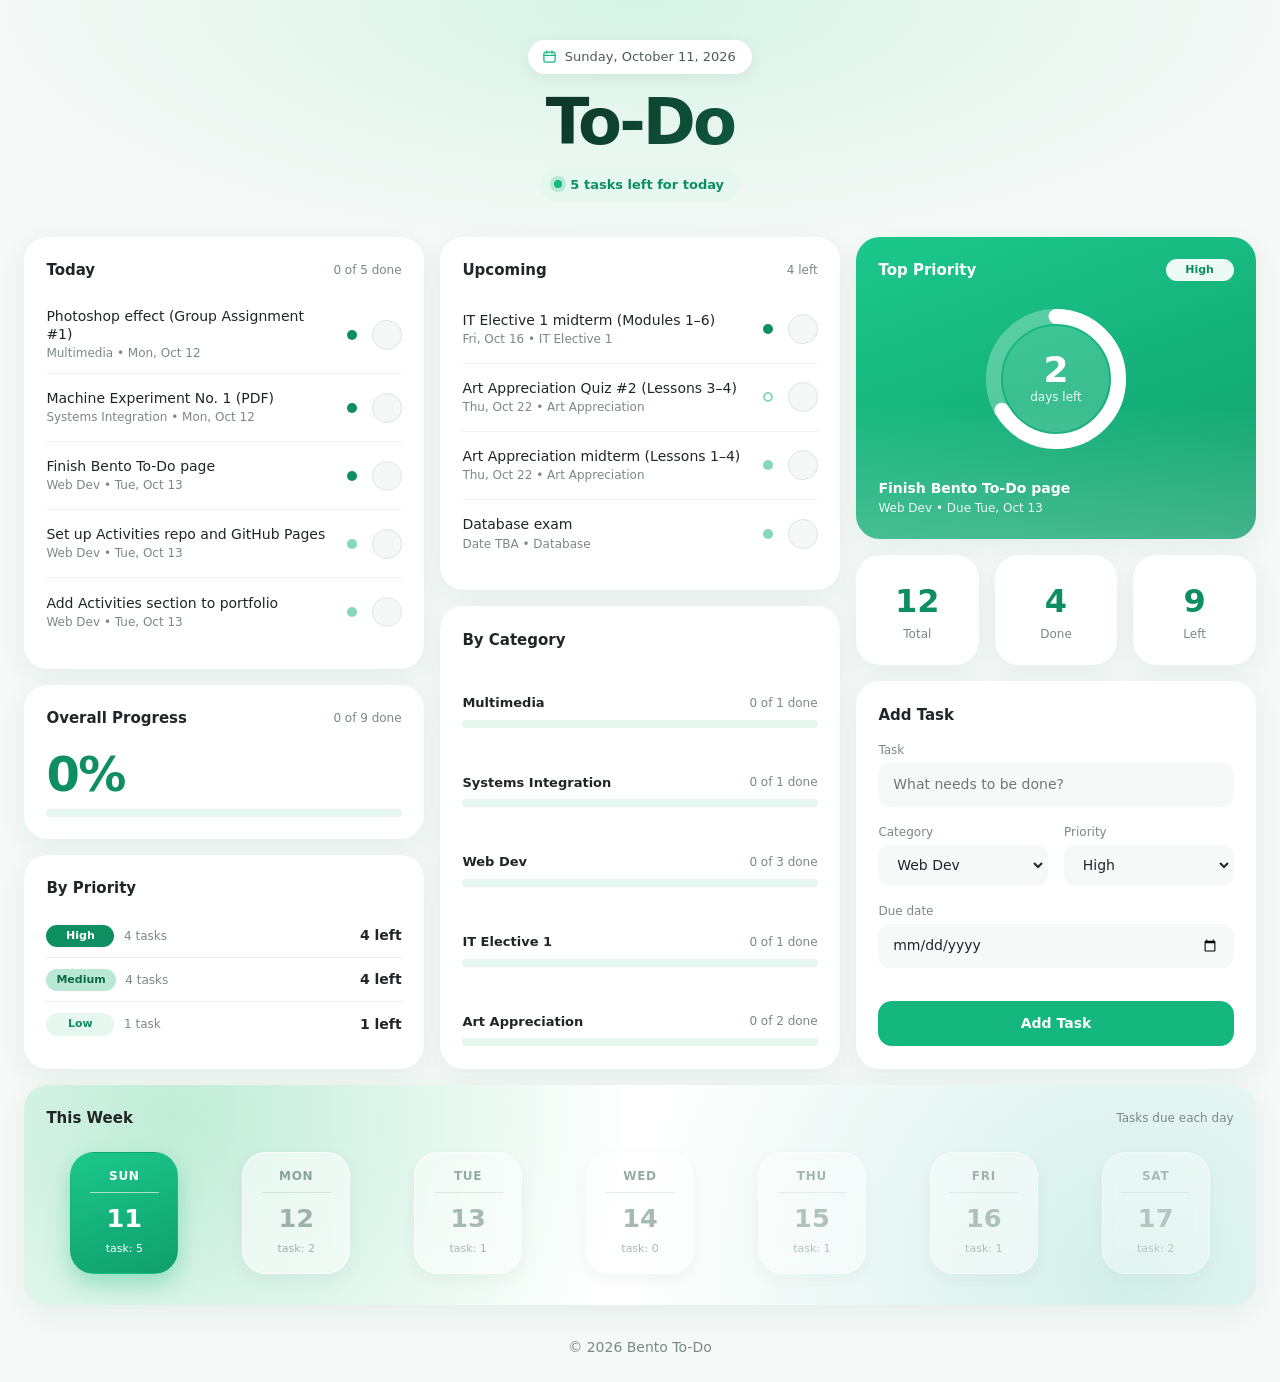
==== commit 6eda1889: "fix progress bar" ====
--- a/Bento-Layout/index.html
+++ b/Bento-Layout/index.html
@@ -63,12 +63,14 @@
           </div>
         </div>
 
-        <div class="row">                                  <!-- OVERALL PROGRESS (bago) -->
+        <div class="row">                                  
           <div class="col-12 p-2">
             <div class="card">
               <div class="card-head"><strong>Overall Progress</strong><span class="muted">0 of 9 done</span></div>
               <div class="big-number">0%</div>
-              <progress value="0" max="9"></progress>
+              <div class="progress">
+                <div class="progress-bar" style="width: 0%"></div>
+              </div>
             </div>
           </div>
         </div>
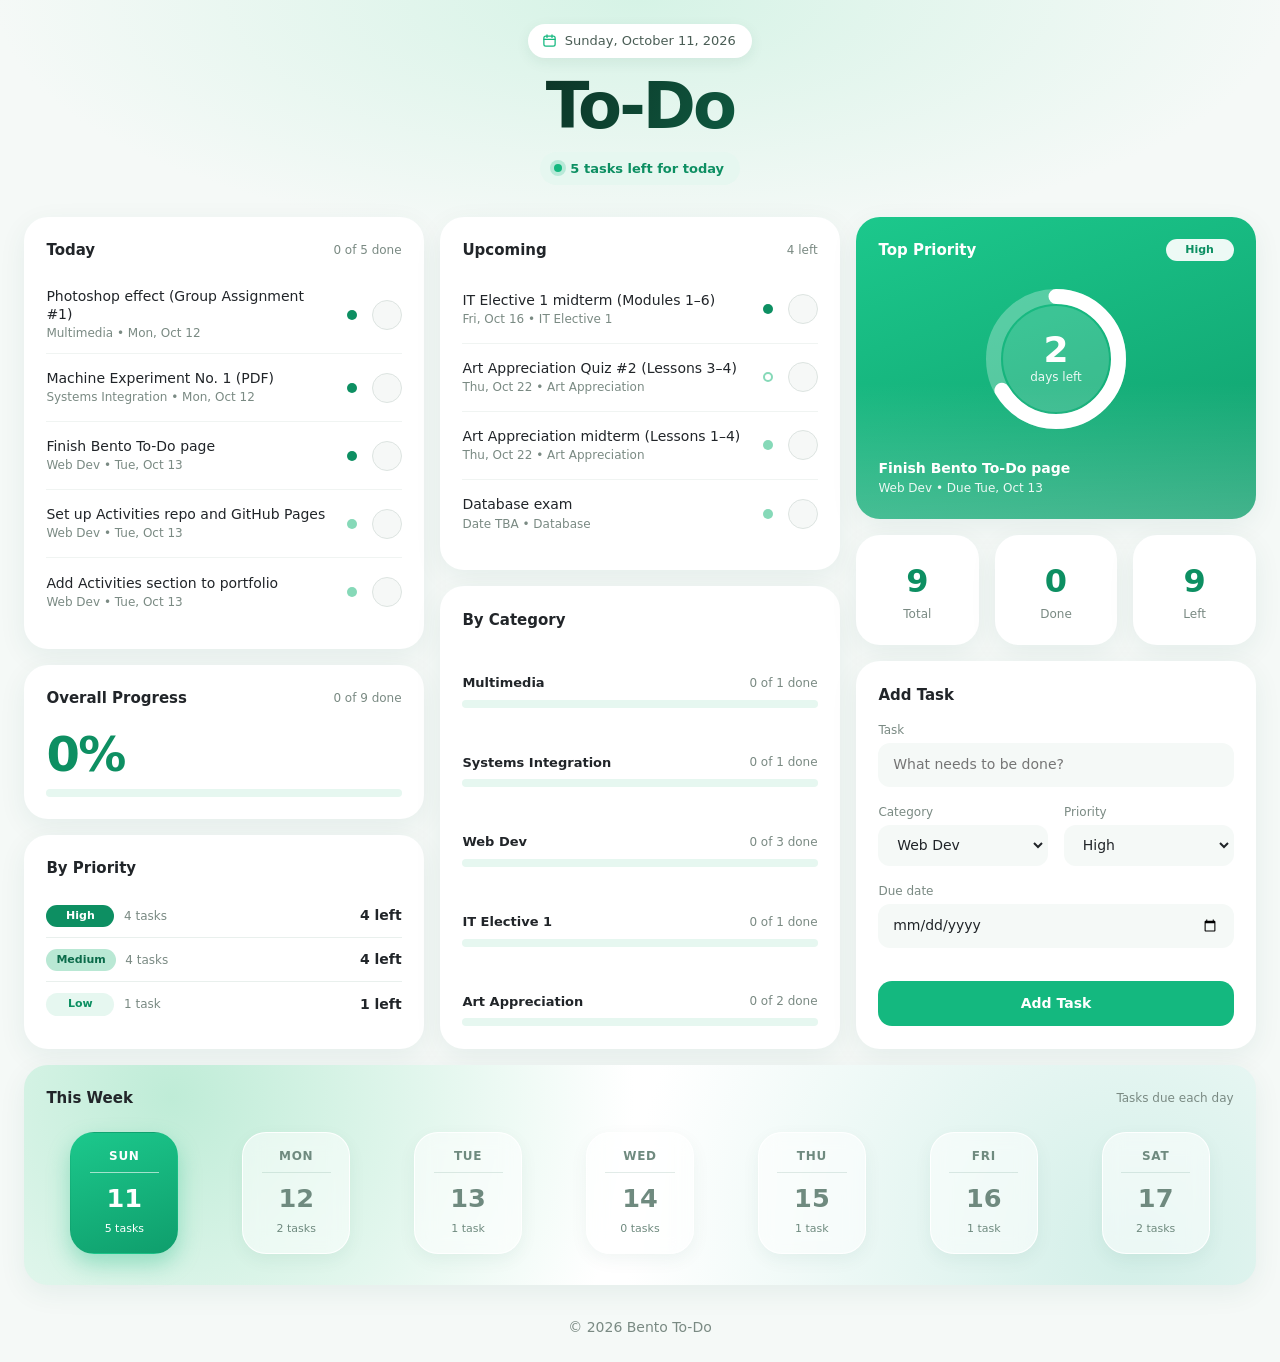
==== commit d62bc4df: "Fix task counts in stat cards" ====
--- a/Bento-Layout/index.html
+++ b/Bento-Layout/index.html
@@ -184,10 +184,10 @@
  
         <div class="row">
           <div class="col-4 p-2">
-            <div class="card card-stat"><div class="num">12</div><div class="muted">Total</div></div>
+            <div class="card card-stat"><div class="num">9</div><div class="muted">Total</div></div>
           </div>
           <div class="col-4 p-2">
-            <div class="card card-stat"><div class="num">4</div><div class="muted">Done</div></div>
+            <div class="card card-stat"><div class="num">0</div><div class="muted">Done</div></div>
           </div>
           <div class="col-4 p-2">
             <div class="card card-stat"><div class="num">9</div><div class="muted">Left</div></div>
@@ -233,25 +233,24 @@
       </div>
     </div>
  
-    <!-- THIS WEEK -->
-    <div class="row">
-      <div class="col-12 p-2">
-        <div class="card">
-          <div class="card-head"><strong>This Week</strong><span class="muted">Tasks due each day</span></div>
-          <div class="row">
-            <div class="col p-2"><div class="day day-today"><small>Sun</small><span class="num">11</span><small>task: 5</small></div></div>
-            <div class="col p-2"><div class="day"><small>Mon</small><span class="num">12</span><small>task: 2</small></div></div>
-            <div class="col p-2"><div class="day"><small>Tue</small><span class="num">13</span><small>task: 1</small></div></div>
-            <div class="col p-2"><div class="day"><small>Wed</small><span class="num">14</span><small>task: 0</small></div></div>
-            <div class="col p-2"><div class="day"><small>Thu</small><span class="num">15</span><small>task: 1</small></div></div>
-            <div class="col p-2"><div class="day"><small>Fri</small><span class="num">16</span><small>task: 1</small></div></div>
-            <div class="col p-2"><div class="day"><small>Sat</small><span class="num">17</span><small>task: 2</small></div></div>
-          </div>
-        </div>
-      </div>
-    </div>
-  </div>
- 
+        <!-- THIS WEEK -->
+        <div class="row">
+          <div class="col-12 p-2">
+            <div class="card">
+              <div class="card-head"><strong>This Week</strong><span class="muted">Tasks due each day</span></div>
+              <div class="row">
+                <div class="col p-2"><div class="day day-today"><span class="day-name">Sun</span><span class="num">11</span><span class="day-count">5 tasks</span></div></div>
+                <div class="col p-2"><div class="day"><span class="day-name">Mon</span><span class="num">12</span><span class="day-count">2 tasks</span></div></div>
+                <div class="col p-2"><div class="day"><span class="day-name">Tue</span><span class="num">13</span><span class="day-count">1 task</span></div></div>
+                <div class="col p-2"><div class="day"><span class="day-name">Wed</span><span class="num">14</span><span class="day-count">0 tasks</span></div></div>
+                <div class="col p-2"><div class="day"><span class="day-name">Thu</span><span class="num">15</span><span class="day-count">1 task</span></div></div>
+                <div class="col p-2"><div class="day"><span class="day-name">Fri</span><span class="num">16</span><span class="day-count">1 task</span></div></div>
+                <div class="col p-2"><div class="day"><span class="day-name">Sat</span><span class="num">17</span><span class="day-count">2 tasks</span></div></div>
+              </div>
+            </div>
+          </div>
+        </div>
+  
   <div class="footer-text">&copy; 2026 Bento To-Do</div>
 
 
--- a/Bento-Layout/style.css
+++ b/Bento-Layout/style.css
@@ -197,7 +197,7 @@
   transition: background-color 0.15s ease;
 }
 .day:hover { background: rgba(255, 255, 255, 0.85); }
-.day small:first-child {
+.day-name {
   display: block;
   margin: 0 0.9rem 0.4rem;
   padding-bottom: 0.4rem;
@@ -205,15 +205,12 @@
   font-weight: 600;
   letter-spacing: 0.06em;
   text-transform: uppercase;
-  color: #8aa399;
+  color: #6f8a7f;
   border-bottom: 1px solid rgba(20, 90, 65, 0.12);
 }
-.day .num { display: block; margin: 0.1rem 0 0.2rem; font-size: 1.6rem; font-weight: 700; color: #9db3aa; }
-.day small:last-child { display: block; font-size: 11px; color: #9db3aa; }
-
-.card:has(.day) .col:nth-child(n+3) .day { opacity: 0.9; }
-.card:has(.day) .col:nth-child(n+5) .day { opacity: 0.78; }
-.card:has(.day) .col:nth-child(n+7) .day { opacity: 0.66; }
+.day .num { display: block; margin: 0.1rem 0 0.2rem; font-size: 1.6rem; font-weight: 700; color: #6f8a7f; }
+.day-count { display: block; font-size: 11px; color: #6f8a7f; }
+
 
 .day-today {
   background: linear-gradient(160deg, #1cc88c, #0f9e6c);
@@ -222,9 +219,9 @@
 }
 .day-today:hover { background: linear-gradient(160deg, #1cc88c, #0f9e6c); }
 .day-today .num,
-.day-today small:first-child,
-.day-today small:last-child { color: #fff; }
-.day-today small:first-child { border-bottom-color: rgba(255, 255, 255, 0.6); }
+.day-today .day-name,
+.day-today .day-count { color: #fff; }
+.day-today .day-name { border-bottom-color: rgba(255, 255, 255, 0.6); }
 
 .footer-text { text-align: center; color: var(--muted); padding: 1.5rem 0; }
 
@@ -276,8 +273,6 @@
 
 .row { --bs-gutter-x: 1rem; }
 
-body > .container-fluid:first-of-type .col { padding-top: 2.5rem !important; padding-bottom: 1.75rem !important; }
-
 .page-date {
   display: inline-flex;
   align-items: center;
